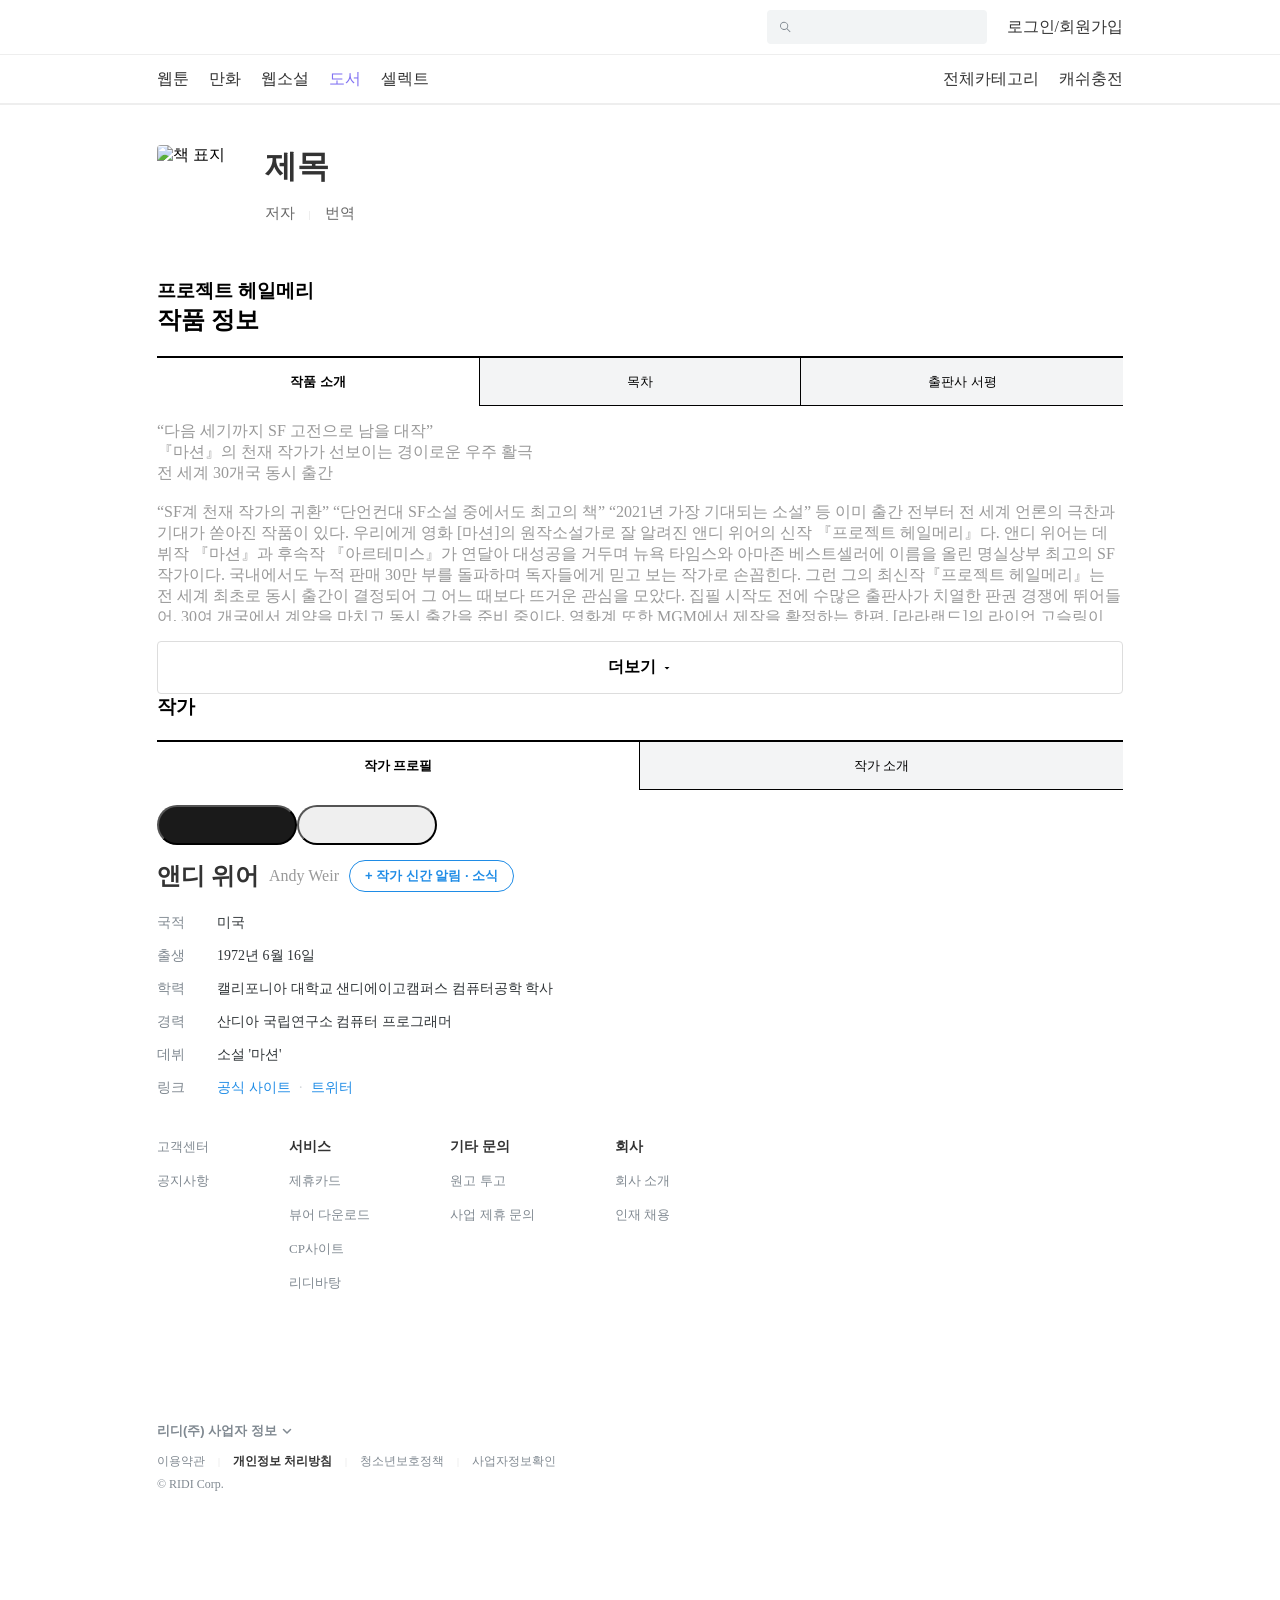
==== sub.html @ a7290cb4 "20260325 서브페이지" ====
<!DOCTYPE html>
<html lang="ko">
  <head>
    <meta charset="UTF-8" />
    <meta name="viewport" content="width=device-width, initial-scale=1.0" />
    <title>프로젝트 헤일메리 - 리디</title>

    <!-- 아이콘 및 공통 CSS 연결 -->
    <link
      rel="stylesheet"
      href="https://cdnjs.cloudflare.com/ajax/libs/font-awesome/6.4.0/css/all.min.css"
    />
    <link rel="stylesheet" href="./css/reset.css" />
    <link rel="stylesheet" href="./css/header.css" />
    <link rel="stylesheet" href="./css/footer.css" />
    <link rel="stylesheet" href="./css/sub.css" />
  </head>
  <body>
    <!-- 헤더 영역 (index.html과 동일) -->
    <header>
      <div id="header_top">
        <div class="container">
          <h1 class="logo">
            <a href="./index.html" aria-label="리디 홈으로 이동">
              <svg
                class="ridi-logo"
                viewBox="0 0 66 25"
                fill="none"
                xmlns="http://www.w3.org/2000/svg"
              >
                <path
                  d="M20.29 8.281v.063c0 3.306-1.612 5.8-4.546 7.08l5.608 8.155h-6.8l-4.778-7.098H5.787v7.103H0V.52h11.444c5.457 0 8.845 2.974 8.845 7.76zm-9.167 3.454c2.076 0 3.317-1.45 3.317-3.138v-.062c0-2.258-1.853-3.17-3.411-3.17H5.787v6.37h5.336zM24.37.52h5.786v23.063h-5.786V.52zm20.668 0H34.39v23.063h10.65c7.117 0 10.73-4.85 10.73-11.53v-.061C55.77 5.343 52.156.52 45.04.52zm4.724 11.592c0 3.697-1.63 6.448-5.384 6.448h-4.202V5.54h4.202c3.755 0 5.385 2.774 5.385 6.511v.063zM58.94.52h5.786v23.063H58.94V.52z"
                  fill="#1E9EFF"
                ></path>
              </svg>
            </a>
          </h1>
          <div id="right_group">
            <div id="search_box">
              <svg
                width="14px"
                height="14px"
                viewBox="0 0 20 20"
                fill="currentColor"
                class="fig-1hsho1o"
              >
                <path
                  fill-rule="evenodd"
                  d="M13.28 8.18a5.1 5.1 0 11-10.2 0 5.1 5.1 0 0110.2 0zm-1.031 5.069a6.5 6.5 0 11.991-.989l4.695 4.695a.7.7 0 11-.99.99l-4.696-4.696z"
                ></path>
              </svg>
              <input type="text" />
            </div>
            <div id="login">
              <a href="#">로그인/회원가입</a>
            </div>
          </div>
        </div>
      </div>

      <div id="header_main">
        <div class="container">
          <div id="category">
            <div id="category_left">
              <nav>
                <ul>
                  <li><a href="#">웹툰</a></li>
                  <li><a href="#">만화</a></li>
                  <li><a href="#">웹소설</a></li>
                  <li><a href="#" class="active">도서</a></li>
                  <li><a href="#">셀렉트</a></li>
                </ul>
              </nav>
            </div>
            <div id="category_right">
              <div id="full_category">
                <a href="#">전체카테고리</a>
              </div>
              <div id="cash"><a href="#">캐쉬충전</a></div>
            </div>
          </div>
        </div>
      </div>
    </header>

    <!-- 메인 컨텐츠 영역 -->
    <main>
      <section id="book-detail-section">
        <div class="container" id="book-detail-container">
          <div id="main-detail">
            <div id="detail-img">
              <img id="book-thumbnail" src="" alt="책 표지" />
            </div>

            <div id="detail-info">
              <h1 id="detail-title">제목</h1>

              <div class="author-row">
                <span id="detail-author"></span> 저자
                <span class="divider">|</span>
                <span id="detail-translator"></span> 번역
              </div>

              <div id="detail-publisher" class="publisher-info"></div>
            </div>
          </div>
        </div>
      </section>
      <section id="book-detail-text">
        <div class="container">
          <h3>프로젝트 헤일메리</h3>
          <h2>작품 정보</h2>
        </div>
        <!-- 작품 정보 아래내용 -->
        <div class="container" id="book-detail-text-container">
          <div class="tab-header">
            <button class="tab-btn active" data-target="intro">
              작품 소개
            </button>
            <button class="tab-btn" data-target="index" id="middle-btn">
              목차
            </button>
            <button class="tab-btn" data-target="review">출판사 서평</button>
          </div>

          <div class="tab-body">
            <div id="intro" class="tab-content active">작품 소개</div>
            <div id="index" class="tab-content">목차</div>
            <div id="review" class="tab-content">출판사 서평</div>
            <div class="more-btn-wrapper">
              <button class="more-btn" id="btn-more">
                더보기
                <svg width="12" height="12" viewBox="0 0 24 24">
                  <path d="M7 10l5 5 5-5z" fill="currentColor" />
                </svg>
              </button>
            </div>
          </div>
        </div>
      </section>

      <!-- 작가 소개부분 -->

      <section id="writer">
        <div class="container">
          <h3>작가</h3>
        </div>

        <div class="container" id="book-detail-text-container">
          <div class="tab-header">
            <button
              class="tab-btn2 active"
              data-target="writer-profile"
              id="writer-btn"
            >
              작가 프로필
            </button>
            <button class="tab-btn2" data-target="introduce">작가 소개</button>
          </div>

          <div class="tab-body">
            <div id="writer-profile" class="tab-content active">
              <button
                id="author"
                data-target="author-name"
                class="tab-btn3 active"
              ></button>

              <button
                id="translation"
                data-target="translation-name"
                class="tab-btn3"
              ></button>

              <div class="tab-body">
                <div id="author-name" class="tab-content active">1</div>
                <div id="translation-name" class="tab-content">2</div>
              </div>
            </div>
            <div id="introduce" class="tab-content">작가 소개 영역</div>

            <div class="more-btn-wrapper">
              <button class="more-btn" id="btn-more2">
                더보기
                <svg width="12" height="12" viewBox="0 0 24 24">
                  <path d="M7 10l5 5 5-5z" fill="currentColor" />
                </svg>
              </button>
            </div>
          </div>
        </div>
      </section>
    </main>

    <!-- 푸터 영역 (index.html과 동일) -->
    <footer class="site-footer">
      <div class="container">
        <div class="footer-top">
          <div class="footer-nav-wrapper">
            <nav class="footer-nav">
              <ul>
                <li><a href="#">고객센터</a></li>
                <li><a href="#">공지사항</a></li>
              </ul>
            </nav>
            <nav class="footer-nav">
              <h3 class="nav-title">서비스</h3>
              <ul>
                <li><a href="#">제휴카드</a></li>
                <li><a href="#">뷰어 다운로드</a></li>
                <li><a href="#">CP사이트</a></li>
                <li><a href="#">리디바탕</a></li>
              </ul>
            </nav>
            <nav class="footer-nav">
              <h3 class="nav-title">기타 문의</h3>
              <ul>
                <li><a href="#">원고 투고</a></li>
                <li><a href="#">사업 제휴 문의</a></li>
              </ul>
            </nav>
            <nav class="footer-nav">
              <h3 class="nav-title">회사</h3>
              <ul>
                <li><a href="#">회사 소개</a></li>
                <li><a href="#" class="hiring-link">인재 채용</a></li>
              </ul>
            </nav>
          </div>
        </div>
        <div class="footer-bottom">
          <button type="button" class="biz-toggle-btn" id="biz-btn">
            리디(주) 사업자 정보
            <svg
              class="arrow-icon"
              width="12"
              height="12"
              viewBox="0 0 12 12"
              fill="none"
              xmlns="http://www.w3.org/2000/svg"
            >
              <path
                d="M2.5 4.5L6 8L9.5 4.5"
                stroke="currentColor"
                stroke-width="1.5"
                stroke-linecap="round"
                stroke-linejoin="round"
              />
            </svg>
          </button>

          <div class="biz-details" id="biz-content">
            <p>
              대표자 배기식 <span class="divider">|</span> 사업자 등록번호
              120-87-27435 <span class="divider">|</span> 통신판매업 신고번호 제
              2009-서울강남 35-02139호
            </p>
            <p>
              이메일 help@ridi.com <span class="divider">|</span> 대표전화
              1644-0331 <span class="divider">|</span> 주소 서울시 강남구 역삼동
              702-28 어반벤치빌딩 4,10,11층(테헤란로 325)
            </p>
          </div>

          <div class="footer-legal">
            <a href="#">이용약관</a> <span class="divider">|</span>
            <a href="#" class="bold">개인정보 처리방침</a>
            <span class="divider">|</span> <a href="#">청소년보호정책</a>
            <span class="divider">|</span>
            <a href="#">사업자정보확인</a>
          </div>
          <p class="copyright">© RIDI Corp.</p>
        </div>
      </div>
    </footer>

    <script src="./js/api.js"></script>
    <script src="./js/sub.js"></script>
  </body>
</html>
---- css/header.css ----
@charset "UTF-8";
/* 2. 헤더 상단 (로고, 검색창, 로그인) */
#header_top {
  width: 100%;
  height: 55px;
  border-bottom: 1px solid #eee;
}
#header_top .container {
  display: flex;
  justify-content: space-between;
  align-items: center;
  height: 100%;
}
#right_group {
  display: flex;
  align-items: center;
  gap: 20px;
}
/* 겉을 감싸는 회색 검색창 */
#search_box {
  display: flex;
  align-items: center;
  background-color: #f2f4f5;
  border-radius: 4px;
  padding: 8px 12px;
  width: 220px;
}

/* 돋보기 아이콘 */
#search_box svg {
  color: #808991;
  margin-right: 8px;
}

/* 진짜 입력창 투명 */
#search_box input {
  border: none;
  background: transparent;
  outline: none;
  font-size: 16px;
  color: #333;
  width: 100%;
}
/*  헤더 하단 메뉴 (웹툰 ~ 캐시충전) */
#header_main {
  width: 100%;
  height: 50px;
  border-bottom: 2px solid #eee;
}
#header_main .container {
  height: 100%;
}

#category {
  display: flex;
  justify-content: space-between;
  align-items: center;
  height: 100%;
}
#category_right {
  display: flex;
  gap: 20px;
  align-items: center;
}
#full_category a {
  display: flex;
  align-items: center;
  gap: 8px;
}
#full_category svg {
  color: #808991;
}

ul li a.active {
  color: #6a58efd7;
}
---- css/footer.css ----
/* ==========================================
   1. 푸터 전체 레이아웃 
========================================== */

/* 상단 전체 박스  */
.footer-top {
  display: flex;
  justify-content: space-between;
  padding: 40px 0; /* 위아래 여백 */
}

/* 왼쪽 메뉴 4기둥 묶음 기둥들 가로 */
.footer-nav-wrapper {
  display: flex;
  gap: 80px;
}

/* 오른쪽 SNS 아이콘 박스 */
.footer-social {
  display: flex;
  gap: 12px;
}
/* 동그란 SNS 버튼 스타일 */
.social-circle {
  width: 36px;
  height: 36px;
  border-radius: 50%;
  border: 1px solid #d1d5d9;
  display: flex;
  justify-content: center;
  align-items: center;
  color: #808991;
}

/* ==========================================
     2. 푸터 내부 디테일 (세로 정렬 및 글씨 꾸미기)
  ========================================== */

/* 기둥 안의 리스트(ul) 세로로 세우기 */
.footer-nav ul {
  display: flex;
  flex-direction: column;
  gap: 16px;
}

/* 기둥 제목 ('서비스', '기타 문의' 등) */
.footer-nav .nav-title {
  font-size: 14px;
  color: #333;
  margin: 0 0 16px 0;
  font-weight: bold;
}

/* 기둥 안의 링크 글자들 */
.footer-nav ul li a {
  color: #808991;
  font-size: 13px;
  display: flex;
  align-items: center;
  gap: 7px;
}

/* 마우스 호버 효과 */
.footer-nav ul li a:hover {
  color: #333;
}

/* N 뱃지 색상 입히기 */
.badge-n {
  color: #1f8ce6;
}

/* 푸터 하단 전체 여백 */
.footer-bottom {
  padding-top: 90px;
}

/* 토글 버튼 스타일 */
.biz-toggle-btn {
  background: none;
  border: none;
  padding: 0;
  color: #808991;
  font-size: 13px;
  font-weight: bold;
  cursor: pointer;
  display: flex;
  align-items: center;
  gap: 4px;
  margin-bottom: 12px;
}

/* 화살표 애니메이션 준비 */
.arrow-icon {
  transition: transform 0.3s ease;
}

/* 버튼에 open 클래스 화살표를 180도 뒤집기 */
.biz-toggle-btn.open .arrow-icon {
  transform: rotate(180deg);
}

/* 상세 정보 상자 (기본: 숨김) */
.biz-details {
  display: none;
  margin-bottom: 12px;
}

/* 상자 open 클래스로 변경시 보이기 */
.biz-details.open {
  display: block;
}

/* 상세 정보 및 하단 링크 텍스트 스타일 */
.biz-details p,
.footer-legal,
.copyright {
  font-size: 12px;
  color: #808991;
  line-height: 1.6;
  margin: 0 0 4px 0;
}

.footer-legal a {
  color: #808991;
  text-decoration: none;
}
.footer-legal a.bold {
  font-weight: bold;
  color: #333;
}

/* 세로 작대기(|) 스타일 */
.divider {
  color: #d1d5d9;
  margin: 0 4px;
  font-size: 10px;
}
---- css/sub.css ----
#main-detail {
  display: flex;
  gap: 40px;
  padding: 40px 0;
  align-items: flex-start;
}

#detail-img img {
  width: 200px;
  border-radius: 4px;
}

#detail-info {
  display: flex;
  flex-direction: column;
  gap: 15px;
}

#detail-title {
  font-size: 32px;
  font-weight: bold;
  color: #333;
  margin: 0;
}

.author-row {
  font-size: 15px;
  color: #666;
}

.divider {
  margin: 0 10px;
  color: #ddd;
}

.publisher-info {
  font-size: 15px;
  color: #666;
}
/* --------------------------
작품 정보  및 작가 소개 부분
 --------------------------- */
.tab-header {
  display: flex;
  justify-content: space-between;
}

.tab-btn,
.tab-btn2 {
  width: 100%;
  background-color: #f3f4f5;
  height: 50px;
  margin-top: 20px;
  margin-bottom: 15px;
  border: none;
  border-top: 2px solid;
  border-bottom: 1px solid;
}

#middle-btn {
  border-left: 1px solid;
  border-right: 1px solid;
}
#writer-btn {
  border-right: 1px solid;
}
.tab-content {
  display: none;
  white-space: pre-line;
  color: #999;
  max-height: 200px;
  overflow: hidden;
  position: relative;
  transition: max-height 0.3s ease;
}

/* active 클래스가 붙은 것만 보임 */
.tab-content.active {
  display: block;
}

/* 클릭된 버튼 스타일 */
.tab-btn.active,
.tab-btn2.active {
  font-weight: bold;
  background-color: white;
  border-bottom: none;
}

/* 더보기 버튼 */
.more-btn-wrapper {
  border: 1px solid #ddd;
  border-radius: 4px;
  margin-top: 20px;
}
.more-btn {
  width: 100%;
  padding: 15px;
  background: none;
  border: none;
  cursor: pointer;
  display: flex;
  justify-content: center;
  align-items: center;
  gap: 5px;
  font-size: 16px;
  font-weight: bold;
}
/* 더보기 클릭 시 내용 확장 */
.tab-content.expanded {
  max-height: 2000px;
}

/* 작가 프로필 */
#writer-profile.active {
  display: flex;
  flex-wrap: wrap;
  max-height: none; /* 부모 상자의 200px 높이 제한 해제 */
  overflow: visible; /* 부모 상자 밖으로 삐져나가는 부분 잘림 방지 */
  white-space: normal; /* HTML 줄바꿈(엔터)이 여백으로 나타나는 현상 방지 */
}
#writer-profile .tab-body {
  width: 100%;
}
.tab-btn3 {
  width: 140px;
  height: 40px;
  border-radius: 80px;
  font-size: 16px;
}
.tab-btn3.active {
  background-color: rgb(26, 26, 26);
  color: #fff;
}

#author-name,
#translation-name {
  height: auto;
  max-height: none; /* 200px 높이 제한 해제 */
  overflow: visible; /* 잘림 방지 */
  margin-top: 15px; /* 위쪽 버튼들과의 여백 */
  white-space: normal !important;
}
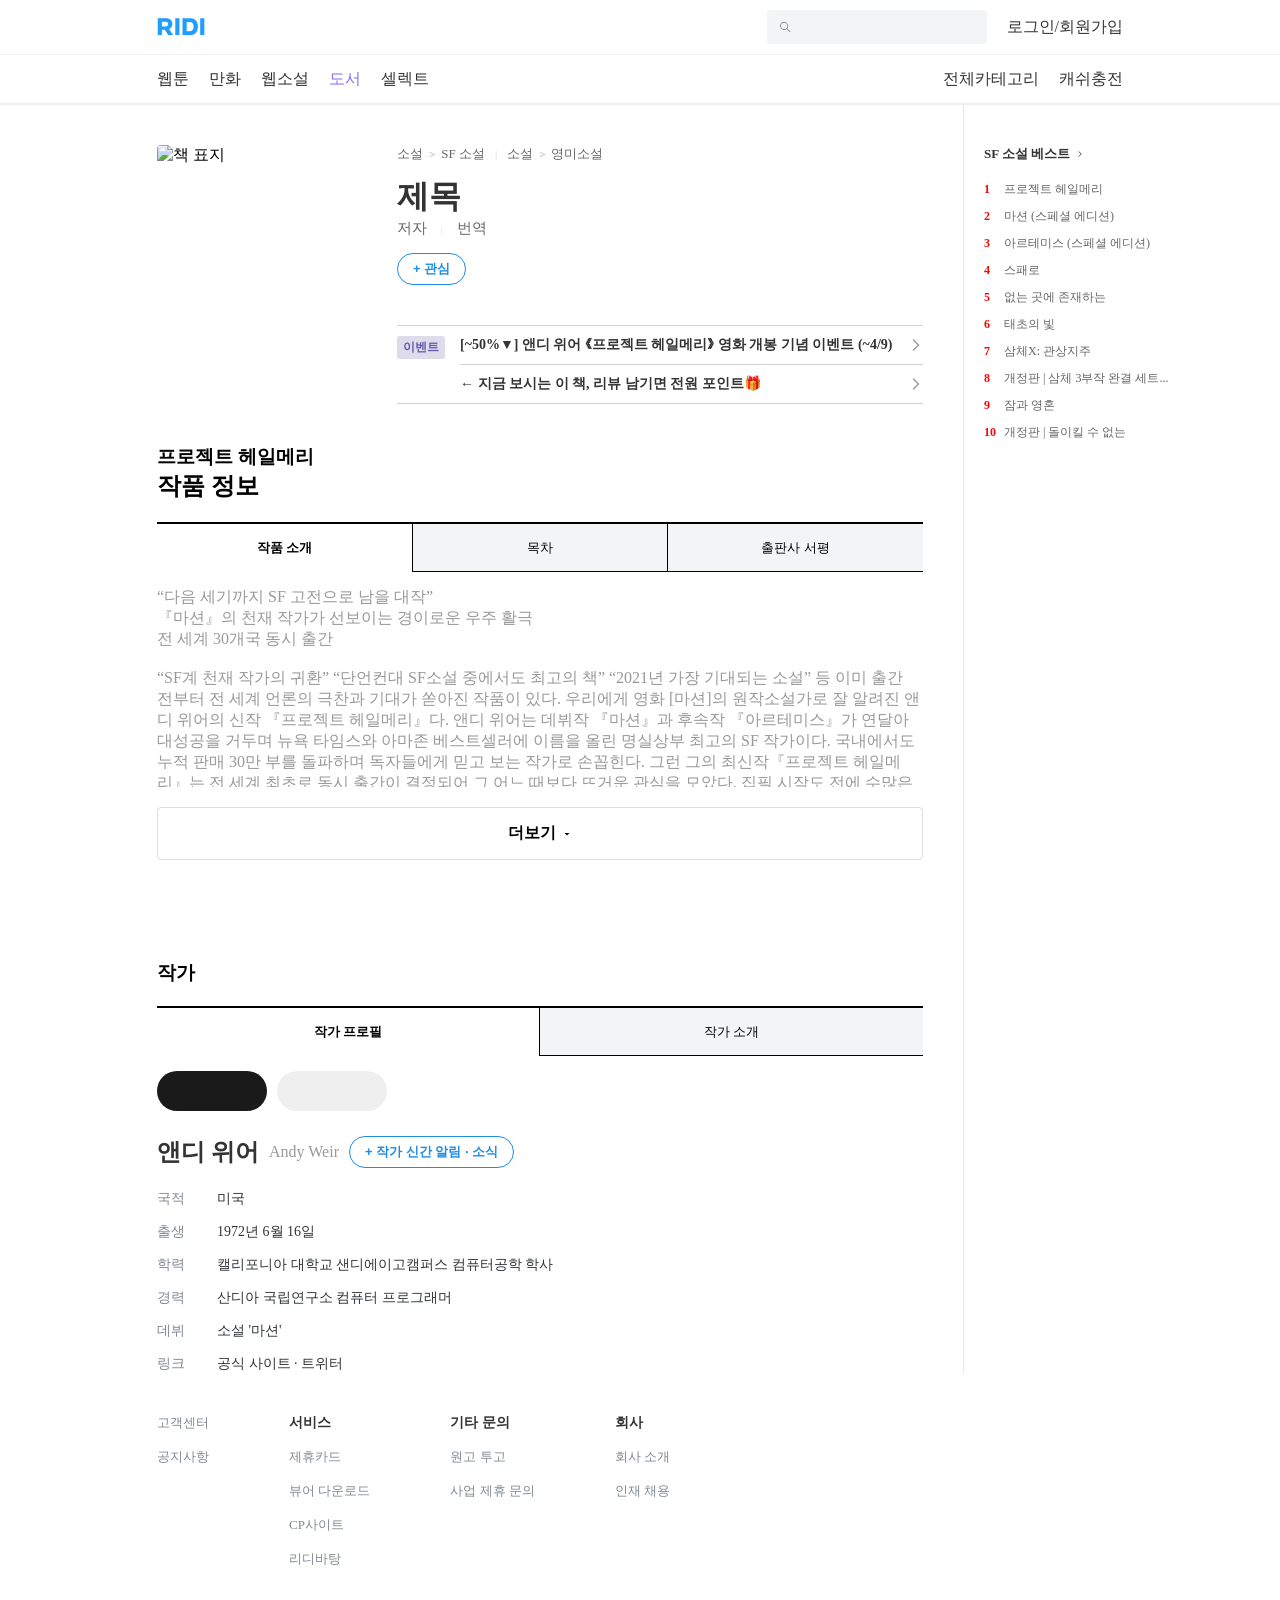
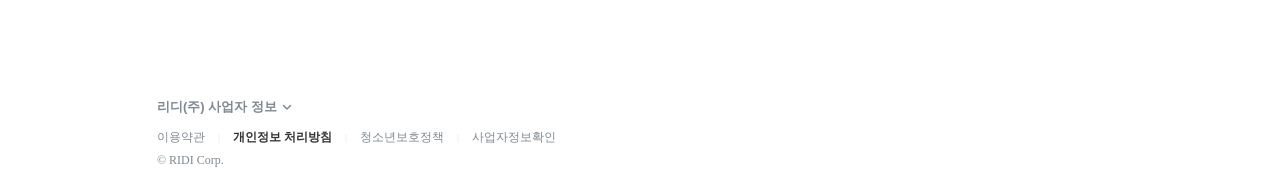
==== commit 108f13a8: "20260324" ====
--- a/sub.html
+++ b/sub.html
@@ -11,6 +11,7 @@
       href="https://cdnjs.cloudflare.com/ajax/libs/font-awesome/6.4.0/css/all.min.css"
     />
     <link rel="stylesheet" href="./css/reset.css" />
+    <link rel="stylesheet" href="./css/common.css" />
     <link rel="stylesheet" href="./css/header.css" />
     <link rel="stylesheet" href="./css/footer.css" />
     <link rel="stylesheet" href="./css/sub.css" />
@@ -85,111 +86,245 @@
 
     <!-- 메인 컨텐츠 영역 -->
     <main>
-      <section id="book-detail-section">
-        <div class="container" id="book-detail-container">
-          <div id="main-detail">
-            <div id="detail-img">
-              <img id="book-thumbnail" src="" alt="책 표지" />
-            </div>
-
-            <div id="detail-info">
-              <h1 id="detail-title">제목</h1>
-
-              <div class="author-row">
-                <span id="detail-author"></span> 저자
-                <span class="divider">|</span>
-                <span id="detail-translator"></span> 번역
-              </div>
-
-              <div id="detail-publisher" class="publisher-info"></div>
-            </div>
-          </div>
+      <!-- 🌟 전체를 감싸는 가장 큰 레이아웃 컨테이너 (기존 container 역할 대체) -->
+      <div class="container page-layout-wrap">
+        <!-- 📦 왼쪽: 기존 콘텐츠 전체 영역 -->
+        <div class="left-main-content">
+          <section id="book-detail-section">
+            <div id="book-detail-container">
+              <div id="main-detail">
+                <div id="detail-img">
+                  <img id="book-thumbnail" alt="책 표지" />
+                </div>
+
+                <div id="detail-info">
+                  <div class="book-category-wrapper">
+                    <div class="category-path">
+                      <a href="#" class="category-link">소설</a>
+                      <span class="category-arrow">&gt;</span>
+                      <a href="#" class="category-link">SF 소설</a>
+                    </div>
+
+                    <span class="category-divider">|</span>
+
+                    <div class="category-path">
+                      <a href="#" class="category-link">소설</a>
+                      <span class="category-arrow">&gt;</span>
+                      <a href="#" class="category-link">영미소설</a>
+                    </div>
+                  </div>
+                  <h1 id="detail-title">제목</h1>
+
+                  <div class="author-row">
+                    <span id="detail-author"></span> 저자
+                    <span class="divider">|</span>
+                    <span id="detail-translator"></span> 번역
+                  </div>
+                  <div id="detail-publisher" class="publisher-info"></div>
+                  <div id="interest">
+                    <button class="follow-btn">+ 관심</button>
+                  </div>
+                </div>
+                <div class="detail-others">
+                  <div class="detail-event">
+                    <div class="event-logo">이벤트</div>
+                    <ul>
+                      <li id="event-first">
+                        <a href="#">
+                          [~50%▼] 앤디 위어 ⟪프로젝트 헤일메리⟫ 영화 개봉 기념
+                          이벤트 (~4/9)
+                          <svg
+                            width="1em"
+                            height="1em"
+                            viewBox="0 0 14 14"
+                            fill="none"
+                            xmlns="http://www.w3.org/2000/svg"
+                            role="presentation"
+                            class="rigrid-111o5ku"
+                          >
+                            <path
+                              fill-rule="evenodd"
+                              clip-rule="evenodd"
+                              d="M3.99734 12.5106C3.72398 12.2372 3.72398 11.794 3.99734 11.5206L8.51903 6.99891L3.99734 2.47722C3.72398 2.20385 3.72398 1.76064 3.99734 1.48727C4.27071 1.2139 4.71393 1.2139 4.98729 1.48727L10.004 6.50393C10.2773 6.7773 10.2773 7.22052 10.004 7.49388L4.98729 12.5106C4.71393 12.7839 4.27071 12.7839 3.99734 12.5106Z"
+                              fill="currentColor"
+                            ></path>
+                          </svg>
+                        </a>
+                      </li>
+                      <li>
+                        <a href="#"
+                          >← 지금 보시는 이 책, 리뷰 남기면 전원 포인트🎁
+                          <svg
+                            width="1em"
+                            height="1em"
+                            viewBox="0 0 14 14"
+                            fill="none"
+                            xmlns="http://www.w3.org/2000/svg"
+                            role="presentation"
+                            class="rigrid-111o5ku"
+                          >
+                            <path
+                              fill-rule="evenodd"
+                              clip-rule="evenodd"
+                              d="M3.99734 12.5106C3.72398 12.2372 3.72398 11.794 3.99734 11.5206L8.51903 6.99891L3.99734 2.47722C3.72398 2.20385 3.72398 1.76064 3.99734 1.48727C4.27071 1.2139 4.71393 1.2139 4.98729 1.48727L10.004 6.50393C10.2773 6.7773 10.2773 7.22052 10.004 7.49388L4.98729 12.5106C4.71393 12.7839 4.27071 12.7839 3.99734 12.5106Z"
+                              fill="currentColor"
+                            ></path></svg
+                        ></a>
+                      </li>
+                    </ul>
+                  </div>
+                </div>
+              </div>
+            </div>
+          </section>
+
+          <section id="book-detail-text">
+            <div>
+              <h3>프로젝트 헤일메리</h3>
+              <h2>작품 정보</h2>
+            </div>
+
+            <!-- 작품 정보 아래내용 -->
+            <div id="book-detail-text-container">
+              <div class="tab-header">
+                <button class="tab-btn active" data-target="intro">
+                  작품 소개
+                </button>
+                <button class="tab-btn" data-target="index" id="middle-btn">
+                  목차
+                </button>
+                <button class="tab-btn" data-target="review">
+                  출판사 서평
+                </button>
+              </div>
+
+              <div class="tab-body">
+                <div id="intro" class="tab-content active">작품 소개</div>
+                <div id="index" class="tab-content">목차</div>
+                <div id="review" class="tab-content">출판사 서평</div>
+                <div class="more-btn-wrapper">
+                  <button class="more-btn" id="btn-more">
+                    더보기
+                    <svg width="12" height="12" viewBox="0 0 24 24">
+                      <path d="M7 10l5 5 5-5z" fill="currentColor" />
+                    </svg>
+                  </button>
+                </div>
+              </div>
+            </div>
+          </section>
+
+          <!-- 작가 프로필 및 소개부분 -->
+          <section id="writer">
+            <div>
+              <h3>작가</h3>
+            </div>
+
+            <div>
+              <div class="tab-header">
+                <button
+                  class="tab-btn2 active"
+                  data-target="writer-profile"
+                  id="writer-btn"
+                >
+                  작가 프로필
+                </button>
+                <button class="tab-btn2" data-target="introduce">
+                  작가 소개
+                </button>
+              </div>
+
+              <div class="tab-body">
+                <div id="writer-profile" class="tab-content active">
+                  <button
+                    id="author"
+                    data-target="author-name"
+                    class="tab-btn3 active"
+                  ></button>
+
+                  <button
+                    id="translation"
+                    data-target="translation-name"
+                    class="tab-btn3"
+                  ></button>
+
+                  <div class="tab-body">
+                    <div id="author-name" class="tab-content active">1</div>
+                    <div id="translation-name" class="tab-content">2</div>
+                  </div>
+                </div>
+                <div id="introduce" class="tab-content">작가 소개 영역</div>
+
+                <div class="more-btn-wrapper">
+                  <button class="more-btn" id="btn-more2">
+                    더보기
+                    <svg width="12" height="12" viewBox="0 0 24 24">
+                      <path d="M7 10l5 5 5-5z" fill="currentColor" />
+                    </svg>
+                  </button>
+                </div>
+              </div>
+            </div>
+          </section>
         </div>
-      </section>
-      <section id="book-detail-text">
-        <div class="container">
-          <h3>프로젝트 헤일메리</h3>
-          <h2>작품 정보</h2>
-        </div>
-        <!-- 작품 정보 아래내용 -->
-        <div class="container" id="book-detail-text-container">
-          <div class="tab-header">
-            <button class="tab-btn active" data-target="intro">
-              작품 소개
-            </button>
-            <button class="tab-btn" data-target="index" id="middle-btn">
-              목차
-            </button>
-            <button class="tab-btn" data-target="review">출판사 서평</button>
-          </div>
-
-          <div class="tab-body">
-            <div id="intro" class="tab-content active">작품 소개</div>
-            <div id="index" class="tab-content">목차</div>
-            <div id="review" class="tab-content">출판사 서평</div>
-            <div class="more-btn-wrapper">
-              <button class="more-btn" id="btn-more">
-                더보기
-                <svg width="12" height="12" viewBox="0 0 24 24">
-                  <path d="M7 10l5 5 5-5z" fill="currentColor" />
-                </svg>
-              </button>
-            </div>
-          </div>
-        </div>
-      </section>
-
-      <!-- 작가 소개부분 -->
-
-      <section id="writer">
-        <div class="container">
-          <h3>작가</h3>
-        </div>
-
-        <div class="container" id="book-detail-text-container">
-          <div class="tab-header">
-            <button
-              class="tab-btn2 active"
-              data-target="writer-profile"
-              id="writer-btn"
+        <!--  left-main-content  -->
+
+        <!--  오른쪽 사이드바 -->
+        <aside class="detail-sidebar">
+          <h3 class="sidebar-title">
+            SF 소설 베스트
+            <svg
+              width="10"
+              height="10"
+              viewBox="0 0 24 24"
+              fill="none"
+              stroke="currentColor"
+              stroke-width="2"
             >
-              작가 프로필
-            </button>
-            <button class="tab-btn2" data-target="introduce">작가 소개</button>
-          </div>
-
-          <div class="tab-body">
-            <div id="writer-profile" class="tab-content active">
-              <button
-                id="author"
-                data-target="author-name"
-                class="tab-btn3 active"
-              ></button>
-
-              <button
-                id="translation"
-                data-target="translation-name"
-                class="tab-btn3"
-              ></button>
-
-              <div class="tab-body">
-                <div id="author-name" class="tab-content active">1</div>
-                <div id="translation-name" class="tab-content">2</div>
-              </div>
-            </div>
-            <div id="introduce" class="tab-content">작가 소개 영역</div>
-
-            <div class="more-btn-wrapper">
-              <button class="more-btn" id="btn-more2">
-                더보기
-                <svg width="12" height="12" viewBox="0 0 24 24">
-                  <path d="M7 10l5 5 5-5z" fill="currentColor" />
-                </svg>
-              </button>
-            </div>
-          </div>
-        </div>
-      </section>
+              <polyline points="9 18 15 12 9 6"></polyline>
+            </svg>
+          </h3>
+          <ol class="best-list">
+            <li>
+              <a href="#"><span class="rank">1</span> 프로젝트 헤일메리</a>
+            </li>
+            <li>
+              <a href="#"><span class="rank">2</span> 마션 (스페셜 에디션)</a>
+            </li>
+            <li>
+              <a href="#"
+                ><span class="rank">3</span> 아르테미스 (스페셜 에디션)</a
+              >
+            </li>
+            <li>
+              <a href="#"><span class="rank">4</span> 스패로</a>
+            </li>
+            <li>
+              <a href="#"><span class="rank">5</span> 없는 곳에 존재하는</a>
+            </li>
+            <li>
+              <a href="#"><span class="rank">6</span> 태초의 빛</a>
+            </li>
+            <li>
+              <a href="#"><span class="rank">7</span> 삼체X: 관상지주</a>
+            </li>
+            <li>
+              <a href="#"
+                ><span class="rank">8</span> 개정판 | 삼체 3부작 완결 세트...</a
+              >
+            </li>
+            <li>
+              <a href="#"><span class="rank">9</span> 잠과 영혼</a>
+            </li>
+            <li>
+              <a href="#"
+                ><span class="rank">10</span> 개정판 | 돌이킬 수 없는</a
+              >
+            </li>
+          </ol>
+        </aside>
+      </div>
+      <!-- // page-layout-wrap 끝 -->
     </main>
 
     <!-- 푸터 영역 (index.html과 동일) -->
--- a/css/common.css
+++ b/css/common.css
@@ -0,0 +1,40 @@
+@charset "UTF-8";
+
+/* ==========================================
+   1. 공통 레이아웃
+========================================== */
+.container {
+  width: 966px;
+  margin: 0 auto;
+}
+
+/* ==========================================
+   2. 공통 UI 컴포넌트 (Swiper 화살표 등)
+========================================== */
+
+/* Swiper 기본 꺾쇠 지우기 */
+.swiper-button-next::after,
+.swiper-button-prev::after,
+.swiper-button-next svg,
+.swiper-button-prev svg {
+  display: none !important;
+}
+
+/* 폰트 어썸 아이콘 설정 */
+.swiper-button-next i,
+.swiper-button-prev i {
+  font-size: 20px;
+  color: #555;
+}
+
+/* 모든 화살표 공통 디자인 & 위치 설정 */
+.swiper-button-next,
+.swiper-button-prev {
+  width: 40px;
+  height: 40px;
+  background-color: #fff;
+  border: 1px solid #ddd;
+  border-radius: 50%;
+  box-shadow: 0 2px 5px rgba(0, 0, 0, 0.1);
+  transform: translateY(-50%);
+}
--- a/css/header.css
+++ b/css/header.css
@@ -10,6 +10,13 @@
   justify-content: space-between;
   align-items: center;
   height: 100%;
+}
+
+/* 로고 SVG 크기 설정 */
+.ridi-logo {
+  width: 49px;
+  height: 18px;
+  display: block;
 }
 #right_group {
   display: flex;
--- a/css/sub.css
+++ b/css/sub.css
@@ -1,19 +1,127 @@
+/* 전체 레이아웃 (왼쪽과 오른쪽을 가로로 배치) */
+.page-layout-wrap {
+  display: flex;
+}
+
+/* 왼쪽 모든 콘텐츠 영역 */
+.left-main-content {
+  flex: 1;
+  padding-right: 40px;
+}
+
+/* 오른쪽 사이드바  */
+.detail-sidebar {
+  width: 160px;
+  flex-shrink: 0;
+  border-left: 1px solid #e6e8eb;
+  padding-left: 20px;
+  padding-top: 40px;
+}
+
+/*  베스트셀러 제목 */
+.sidebar-title {
+  font-size: 13px;
+  font-weight: bold;
+  color: #333;
+  margin-bottom: 20px;
+  display: flex;
+  align-items: center;
+  gap: 5px;
+  cursor: pointer;
+}
+
+/* 베스트셀러 리스트 디자인 */
+.best-list {
+  list-style: none;
+  padding: 0;
+  margin: 0;
+  display: flex;
+  flex-direction: column;
+  gap: 15px;
+}
+
+.best-list li a {
+  display: flex;
+  text-decoration: none;
+  font-size: 12px;
+  color: #666;
+  line-height: 1;
+  white-space: nowrap;
+}
+
+.best-list li a:hover {
+  color: #999;
+}
+
+/*  순위 숫자 디자인 */
+.best-list .rank {
+  font-weight: bold;
+  width: 20px;
+  flex-shrink: 0;
+  color: red;
+}
+
 #main-detail {
-  display: flex;
+  display: grid;
+  grid-template-columns: 200px 1fr;
   gap: 40px;
   padding: 40px 0;
-  align-items: flex-start;
-}
-
+  align-items: start;
+}
+#detail-img {
+  grid-row: span 2;
+}
 #detail-img img {
   width: 200px;
   border-radius: 4px;
 }
 
 #detail-info {
-  display: flex;
-  flex-direction: column;
-  gap: 15px;
+  width: 100%;
+}
+.detail-others {
+  width: 100%;
+}
+/* 카테고리 전체 컨테이너 */
+.book-category-wrapper {
+  display: flex;
+  align-items: center;
+  gap: 10px;
+  margin-bottom: 12px;
+  font-size: 13px;
+  font-weight: 500;
+  color: #666;
+}
+
+/* 개별 카테고리 그룹 */
+.category-path {
+  display: flex;
+  align-items: center;
+  gap: 6px; /* 글자와 > 사이의 간격 */
+}
+
+/* 카테고리 링크 텍스트 */
+.category-link {
+  text-decoration: none;
+  color: #666;
+  transition: color 0.2s;
+}
+
+.category-link:hover {
+  color: #333;
+}
+
+/* 텍스트 화살표 (>) 스타일 */
+.category-arrow {
+  color: #999;
+  font-size: 11px;
+  font-weight: 400;
+}
+
+/* 중간 구분선 (|) */
+.category-divider {
+  color: #d1d5d9;
+  font-size: 11px;
 }
 
 #detail-title {
@@ -37,6 +145,61 @@
   font-size: 15px;
   color: #666;
 }
+/* 관심 버튼 */
+#interest {
+  margin-top: 15px;
+}
+/* 이벤트 구간 */
+.detail-event {
+  display: flex;
+  align-items: flex-start;
+  gap: 15px;
+  border-top: 1px solid rgba(102, 102, 102, 0.3);
+  border-bottom: 1px solid rgba(102, 102, 102, 0.3);
+  padding: 10px 0;
+}
+
+/* 로고 디자인 (위치 미세 조정) */
+.event-logo {
+  margin-top: 0px; /* 텍스트와 라인이 맞도록 조절용*/
+  padding: 3px 6px;
+  font-size: 12px;
+  background-color: rgb(222, 220, 235);
+  color: #645bae;
+  font-weight: bold;
+  border-radius: 3px;
+}
+.detail-event ul {
+  flex: 1;
+  display: flex;
+  flex-direction: column;
+  margin: 0;
+  padding: 0;
+}
+.detail-event ul li {
+  font-size: 14px;
+  font-weight: bold;
+  color: #333;
+}
+.detail-event ul li:first-child {
+  border-bottom: 1px solid rgba(102, 102, 102, 0.3);
+  padding-bottom: 10px;
+}
+.detail-event ul li:last-child {
+  padding-top: 10px;
+}
+.detail-event ul li a {
+  display: flex;
+  justify-content: space-between;
+  align-items: center;
+  text-decoration: none;
+  color: inherit;
+}
+.detail-event ul li a svg {
+  color: #999;
+  font-size: 14px;
+}
+
 /* --------------------------
 작품 정보  및 작가 소개 부분
  --------------------------- */
@@ -92,6 +255,7 @@
   border: 1px solid #ddd;
   border-radius: 4px;
   margin-top: 20px;
+  margin-bottom: 100px;
 }
 .more-btn {
   width: 100%;
@@ -115,18 +279,20 @@
 #writer-profile.active {
   display: flex;
   flex-wrap: wrap;
-  max-height: none; /* 부모 상자의 200px 높이 제한 해제 */
-  overflow: visible; /* 부모 상자 밖으로 삐져나가는 부분 잘림 방지 */
-  white-space: normal; /* HTML 줄바꿈(엔터)이 여백으로 나타나는 현상 방지 */
+  max-height: none;
+  overflow: visible;
+  white-space: normal;
+  gap: 10px;
 }
 #writer-profile .tab-body {
   width: 100%;
 }
 .tab-btn3 {
-  width: 140px;
+  width: 110px;
   height: 40px;
   border-radius: 80px;
-  font-size: 16px;
+  font-size: 14px;
+  border: none;
 }
 .tab-btn3.active {
   background-color: rgb(26, 26, 26);
@@ -141,3 +307,74 @@
   margin-top: 15px; /* 위쪽 버튼들과의 여백 */
   white-space: normal !important;
 }
+
+/* ==========================================
+작가 프로필 카드 text5.txt
+ ========================================== */
+
+/* 작가 프로필 전체 컨테이너 */
+.author-container,
+.translation-container {
+  color: #333;
+}
+
+/* 상단 이름 & 버튼 영역 */
+.author-header,
+.translation-header {
+  display: flex;
+  align-items: center;
+  gap: 10px;
+  margin-bottom: 20px;
+}
+
+.author-name,
+.translation-name {
+  font-size: 24px;
+  font-weight: 800;
+  margin: 0;
+}
+
+.author-en-name,
+.translation-en-name {
+  font-size: 16px;
+  color: #999;
+  font-weight: 400;
+}
+
+/*  작가 신간알림 버튼 */
+.follow-btn {
+  display: flex;
+  align-items: center;
+  padding: 6px 15px;
+  border: 1px solid #1f8ce6;
+  border-radius: 20px;
+  background: #fff;
+  color: #1f8ce6;
+  font-size: 13px;
+  font-weight: 700;
+  cursor: pointer;
+}
+
+/* 상세 정보 리스트 영역 */
+.author-detail-list,
+.translation-detail-list {
+  display: flex;
+  flex-direction: column;
+  gap: 12px;
+}
+
+.detail-item {
+  display: flex;
+  font-size: 14px;
+  line-height: 1.5;
+}
+
+.detail-label {
+  width: 60px; /* 라벨 너비 고정 */
+  color: #808991;
+  flex-shrink: 0;
+}
+
+.detail-value {
+  color: #303538;
+}
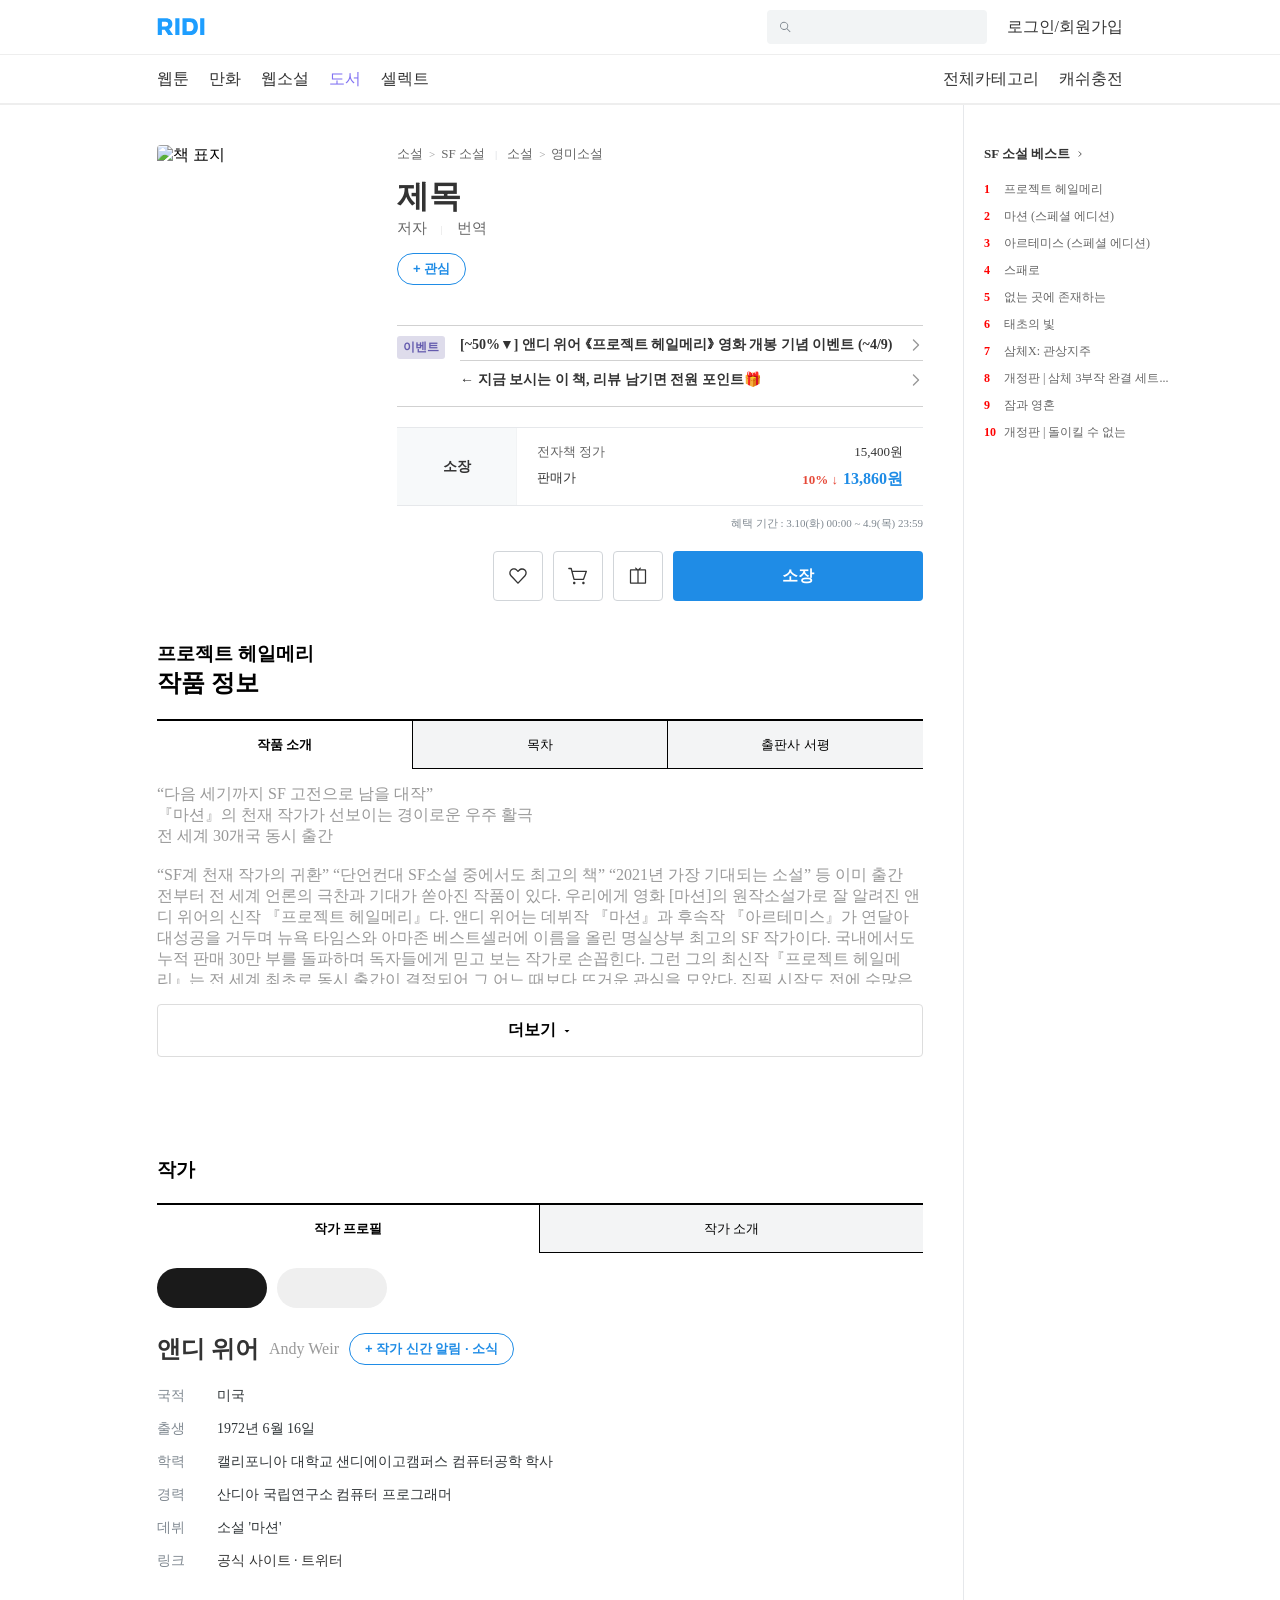
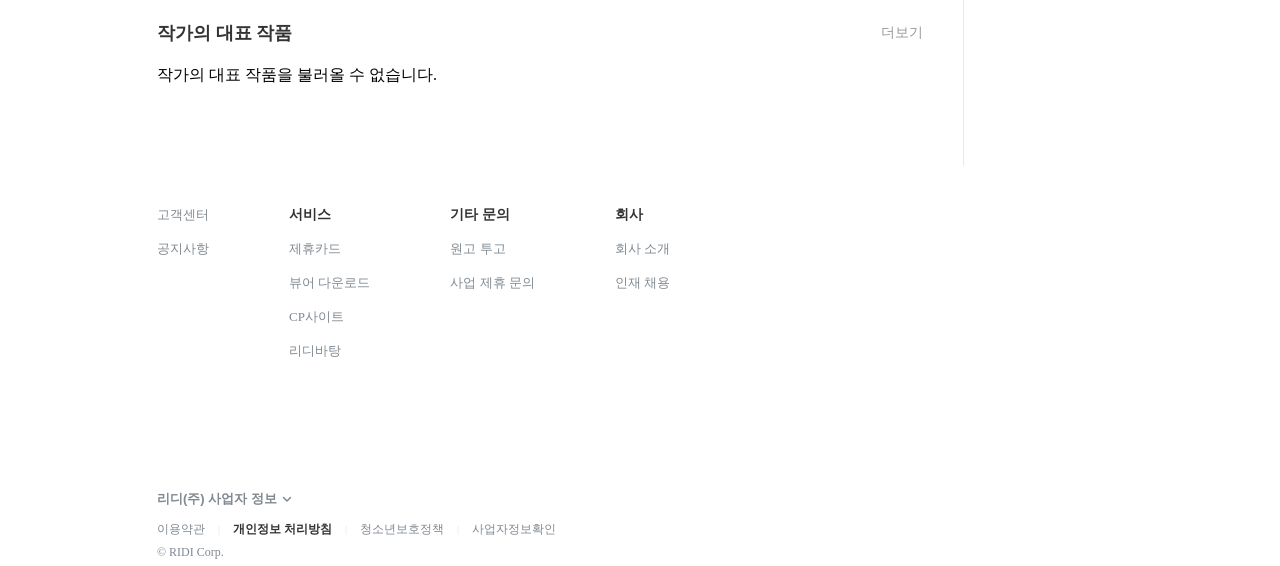
==== commit b17a7f4d: "20260327" ====
--- a/sub.html
+++ b/sub.html
@@ -86,10 +86,11 @@
 
     <!-- 메인 컨텐츠 영역 -->
     <main>
-      <!-- 🌟 전체를 감싸는 가장 큰 레이아웃 컨테이너 (기존 container 역할 대체) -->
+      <!-- 전체를 감싸는 가장 큰 레이아웃 컨테이너 (기존 container 역할 대체) -->
       <div class="container page-layout-wrap">
-        <!-- 📦 왼쪽: 기존 콘텐츠 전체 영역 -->
+        <!-- 왼쪽: 기존 콘텐츠 전체 영역 -->
         <div class="left-main-content">
+          <!-- 상단 책정보 -->
           <section id="book-detail-section">
             <div id="book-detail-container">
               <div id="main-detail">
@@ -173,6 +174,84 @@
                       </li>
                     </ul>
                   </div>
+
+                  <!--소장 구매 영역 -->
+                  <div class="detail-purchase">
+                    <div class="purchase-box">
+                      <div class="purchase-type">소장</div>
+                      <div class="purchase-price-info">
+                        <div class="price-row">
+                          <span class="price-label">전자책 정가</span>
+                          <span class="price-original">15,400원</span>
+                        </div>
+                        <div class="price-row highlight">
+                          <span class="price-label">판매가</span>
+                          <span class="price-discount"
+                            ><span class="discount-rate">10% ↓</span>
+                            <span class="price-final">13,860원</span></span
+                          >
+                        </div>
+                      </div>
+                    </div>
+                    <div class="purchase-period">
+                      혜택 기간 : 3.10(화) 00:00 ~ 4.9(목) 23:59
+                    </div>
+                    <div class="purchase-buttons">
+                      <button class="btn-icon">
+                        <svg
+                          width="1em"
+                          height="1em"
+                          viewBox="0 0 24 24"
+                          fill="none"
+                          xmlns="http://www.w3.org/2000/svg"
+                          class="rigrid-bf8dw"
+                        >
+                          <path
+                            fill-rule="evenodd"
+                            clip-rule="evenodd"
+                            d="M11.0687 4.42784C11.0684 4.42761 11.0689 4.42806 11.0687 4.42784L11.9956 5.40048L12.8362 4.50935L12.8375 4.50792C14.9619 2.2668 18.5383 2.17416 20.7785 4.29768C23.0198 6.42229 23.1126 9.99986 20.9772 12.2402L12.6512 21.0066L12.6438 21.014C12.2814 21.3764 11.6949 21.3764 11.3324 21.014L11.3251 21.0066L2.99868 12.2399C2.99865 12.2398 2.9987 12.2399 2.99868 12.2399C0.917342 10.0532 0.977632 6.52742 3.10245 4.4026L3.19396 4.31109C5.39201 2.12473 8.92915 2.17215 11.0687 4.42784ZM4.32306 5.44473C5.88484 3.89206 8.3873 3.92534 9.90761 5.52873L9.90901 5.5302L11.3356 7.02717L11.3425 7.03397C11.7049 7.39639 12.2914 7.39639 12.6538 7.03397L12.6621 7.02571L13.9987 5.60865C13.9985 5.60886 13.9989 5.60844 13.9987 5.60865C15.5144 4.01038 18.0782 3.94261 19.6778 5.45889C21.2764 6.97427 21.3437 9.53671 19.819 11.1363L11.9881 19.3811L5.92835 12.9975L4.15767 11.1368C2.67908 9.58344 2.71866 7.04912 4.23382 5.53397L4.32231 5.44548C4.32256 5.44523 4.32281 5.44498 4.32306 5.44473Z"
+                            fill="currentColor"
+                          ></path>
+                        </svg>
+                      </button>
+                      <button class="btn-icon">
+                        <svg
+                          width="1em"
+                          height="1em"
+                          viewBox="0 0 24 24"
+                          fill="none"
+                          xmlns="http://www.w3.org/2000/svg"
+                          class="rigrid-bf8dw"
+                        >
+                          <path
+                            fill-rule="evenodd"
+                            clip-rule="evenodd"
+                            d="M0.199219 2.99922C0.199219 2.55739 0.557392 2.19922 0.999224 2.19922H3.83705C4.2008 2.19922 4.51877 2.44462 4.61094 2.7965L5.34885 5.61345C5.41003 5.59847 5.47396 5.59053 5.53976 5.59053H21.9992C22.259 5.59053 22.5026 5.7167 22.6526 5.92889C22.8025 6.14109 22.84 6.41288 22.7532 6.65777L19.3478 16.2665C19.2347 16.5858 18.9326 16.7992 18.5938 16.7992H7.24246C6.87871 16.7992 6.56075 16.5538 6.46857 16.2019L3.21962 3.79922H0.999224C0.557392 3.79922 0.199219 3.44105 0.199219 2.99922ZM5.76198 7.19053L7.85989 15.1992H18.0286L20.8669 7.19053H5.76198ZM8.99902 20.4992C8.99902 21.3276 8.32745 21.9992 7.49902 21.9992C6.67059 21.9992 5.99902 21.3276 5.99902 20.4992C5.99902 19.6708 6.67059 18.9992 7.49902 18.9992C8.32745 18.9992 8.99902 19.6708 8.99902 20.4992ZM18.499 21.9992C19.3274 21.9992 19.999 21.3276 19.999 20.4992C19.999 19.6708 19.3274 18.9992 18.499 18.9992C17.6706 18.9992 16.999 19.6708 16.999 20.4992C16.999 21.3276 17.6706 21.9992 18.499 21.9992Z"
+                            fill="currentColor"
+                          ></path>
+                        </svg>
+                      </button>
+                      <button class="btn-icon">
+                        <svg
+                          width="1em"
+                          height="1em"
+                          viewBox="0 0 24 24"
+                          fill="none"
+                          xmlns="http://www.w3.org/2000/svg"
+                          class="rigrid-bf8dw"
+                        >
+                          <path
+                            fill-rule="evenodd"
+                            clip-rule="evenodd"
+                            d="M8.65717 1.96967C8.95006 1.67678 9.42493 1.67678 9.71783 1.96967L11.7442 3.99609H12.2556L14.282 1.96967C14.5749 1.67678 15.0498 1.67678 15.3426 1.96967C15.6355 2.26256 15.6355 2.73744 15.3426 3.03033L14.3769 3.99609H20.4995C21.1898 3.99609 21.7495 4.55574 21.7495 5.24609V19.9956C21.7495 20.686 21.1898 21.2456 20.4995 21.2456H3.5C2.80964 21.2456 2.25 20.686 2.25 19.9956V5.24609C2.25 4.55574 2.80964 3.99609 3.5 3.99609H9.62293L8.65717 3.03033C8.36427 2.73744 8.36427 2.26256 8.65717 1.96967ZM11.1229 5.49609H3.75V19.7456H11.2495V5.62267L11.1229 5.49609ZM12.7495 19.7456H20.2495V5.49609H12.8769L12.7495 5.62349V19.7456Z"
+                            fill="currentColor"
+                          ></path>
+                        </svg>
+                      </button>
+                      <button class="btn-buy">소장</button>
+                    </div>
+                  </div>
+                  <!-- 소장 영역 끝 -->
                 </div>
               </div>
             </div>
@@ -265,6 +344,17 @@
                 </div>
               </div>
             </div>
+          </section>
+
+          <!-- 작가의 대표 작품 -->
+          <section id="author-best">
+            <div class="author-best-header">
+              <h3>작가의 대표 작품</h3>
+              <a href="#" class="more-link">더보기</a>
+            </div>
+            <ul id="author-best-list" class="book-list">
+              <!-- JS에서 동적으로 렌더링 -->
+            </ul>
           </section>
         </div>
         <!--  left-main-content  -->
--- a/css/sub.css
+++ b/css/sub.css
@@ -149,6 +149,7 @@
 #interest {
   margin-top: 15px;
 }
+
 /* 이벤트 구간 */
 .detail-event {
   display: flex;
@@ -184,9 +185,11 @@
 .detail-event ul li:first-child {
   border-bottom: 1px solid rgba(102, 102, 102, 0.3);
   padding-bottom: 10px;
+  height: 25px;
 }
 .detail-event ul li:last-child {
-  padding-top: 10px;
+  margin-top: 10px;
+  height: 25px;
 }
 .detail-event ul li a {
   display: flex;
@@ -378,3 +381,241 @@
 .detail-value {
   color: #303538;
 }
+
+/* 구매 섹션 (소장) */
+.detail-purchase {
+  margin-top: 20px;
+}
+
+.purchase-box {
+  display: flex;
+  border-top: 1px solid #e6e8eb;
+  border-bottom: 1px solid #e6e8eb;
+  margin-top: 20px;
+}
+
+.purchase-type {
+  width: 120px;
+  background-color: #f7f9fa;
+  display: flex;
+  align-items: center;
+  justify-content: center;
+  font-weight: bold;
+  font-size: 14px;
+  color: #333;
+  border-right: 1px solid #f2f4f5;
+}
+
+.purchase-price-info {
+  flex: 1;
+  padding: 15px 20px;
+  display: flex;
+  flex-direction: column;
+  gap: 8px;
+}
+
+.price-row {
+  display: flex;
+  justify-content: space-between;
+  font-size: 13px;
+  color: #666;
+}
+
+.price-row.highlight .price-label {
+  color: #333;
+  font-weight: 500;
+}
+
+.price-original {
+  color: #333;
+}
+
+.price-discount {
+  display: flex;
+  align-items: center;
+  gap: 5px;
+}
+
+.discount-rate {
+  color: #e64938;
+  font-weight: bold;
+}
+
+.price-final {
+  color: #1f8ce6;
+  font-weight: bold;
+  font-size: 16px;
+}
+
+.purchase-period {
+  text-align: right;
+  font-size: 11px;
+  color: #808991;
+  margin-top: 10px;
+  margin-bottom: 20px;
+}
+
+.purchase-buttons {
+  display: flex;
+  justify-content: flex-end;
+  gap: 10px;
+  margin-top: 15px;
+}
+
+.btn-icon {
+  width: 50px;
+  height: 50px;
+  border: 1px solid #d1d5d9;
+  background-color: #fff;
+  border-radius: 4px;
+  display: flex;
+  justify-content: center;
+  align-items: center;
+  cursor: pointer;
+  color: #333;
+  font-size: 20px;
+}
+
+.btn-icon:hover {
+  background-color: #f7f9fa;
+}
+
+.btn-buy {
+  width: 250px;
+  background-color: #1f8ce6;
+  color: #fff;
+  border: none;
+  border-radius: 4px;
+  font-size: 16px;
+  font-weight: bold;
+  cursor: pointer;
+  display: flex;
+  justify-content: center;
+  align-items: center;
+}
+
+.btn-buy:hover {
+  background-color: #0077d9;
+}
+
+/* ==========================================
+   작가의 대표 작품
+   ========================================== */
+#author-best {
+  margin-top: 50px;
+  margin-bottom: 80px;
+}
+
+.author-best-header {
+  display: flex;
+  justify-content: space-between;
+  align-items: center;
+  margin-bottom: 20px;
+}
+
+.author-best-header h3 {
+  font-size: 18px;
+  font-weight: bold;
+  color: #333;
+  margin: 0;
+}
+
+.author-best-header .more-link {
+  font-size: 14px;
+  color: #999;
+  text-decoration: none;
+}
+
+.book-list {
+  display: flex;
+  gap: 15px;
+  list-style: none;
+  padding: 0;
+  margin: 0;
+}
+
+.book-item {
+  width: 120px;
+  flex-shrink: 0;
+  display: flex;
+  flex-direction: column;
+}
+
+.book-item-image {
+  position: relative;
+  width: 100%;
+  height: 180px;
+  margin-bottom: 12px;
+  border-radius: 4px;
+  overflow: hidden;
+  border: 1px solid #f2f4f5;
+  box-shadow: 0 1px 3px rgba(0, 0, 0, 0.05);
+}
+
+.book-item-image img {
+  width: 100%;
+  height: 100%;
+  object-fit: cover;
+}
+
+/* 하단 뱃지 (예: 10% / 대여) 가짜표현용 */
+.book-badge {
+  position: absolute;
+  bottom: 0;
+  left: 0;
+  display: flex;
+  font-size: 11px;
+  font-weight: bold;
+  color: #fff;
+}
+
+.badge-discount {
+  background-color: #e64938;
+  padding: 3px 6px;
+}
+
+.badge-rent {
+  background-color: #666;
+  padding: 3px 6px;
+}
+
+.book-title {
+  font-size: 14px;
+  font-weight: bold;
+  color: #333;
+  margin: 0 0 6px 0;
+  line-height: 1.3;
+  display: -webkit-box;
+  -webkit-line-clamp: 2;
+  line-clamp: 2;
+  -webkit-box-orient: vertical;
+  overflow: hidden;
+  text-overflow: ellipsis;
+}
+
+.book-author {
+  font-size: 12px;
+  color: #888;
+  margin: 0 0 6px 0;
+  white-space: nowrap;
+  overflow: hidden;
+  text-overflow: ellipsis;
+}
+
+.book-rating {
+  font-size: 12px;
+  color: #888;
+  display: flex;
+  align-items: center;
+}
+
+.book-rating .star {
+  color: #e64938;
+  margin-right: 2px;
+}
+
+.book-item a {
+  text-decoration: none;
+  color: inherit;
+  display: block;
+}
